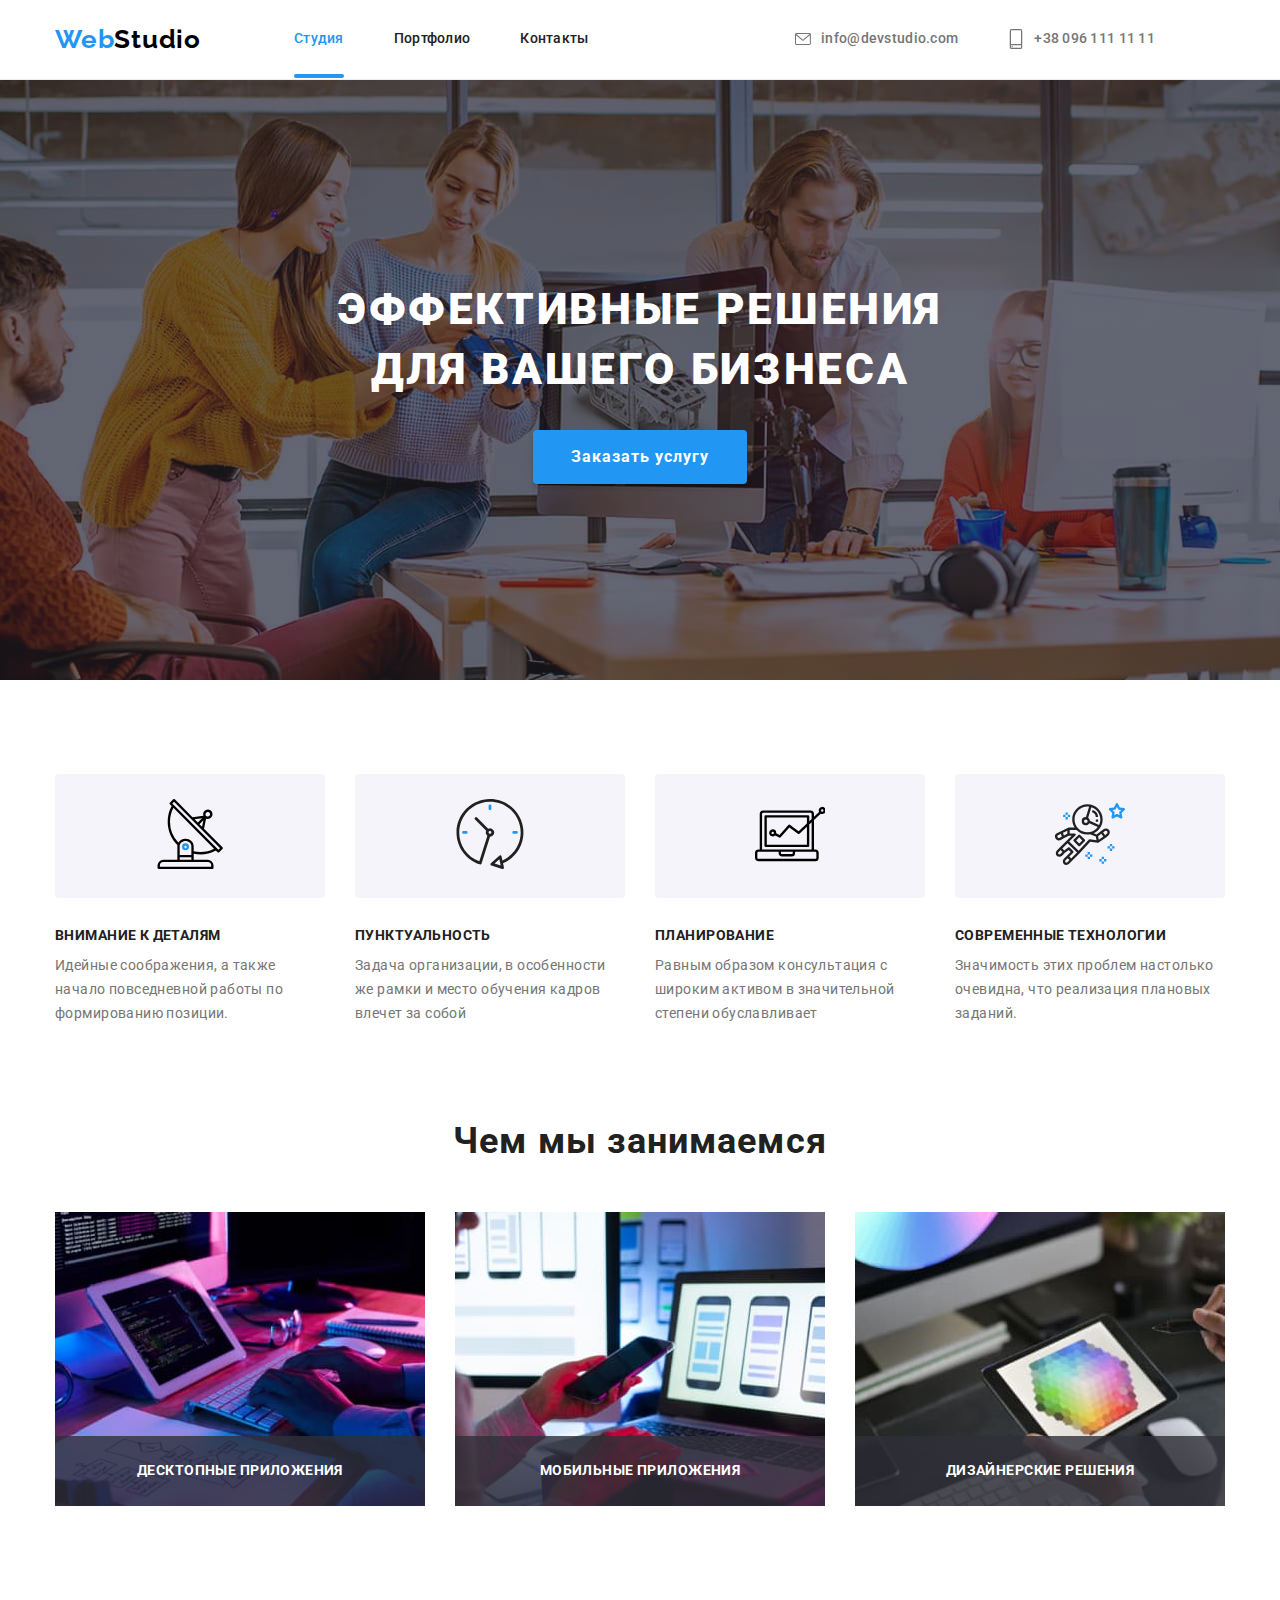
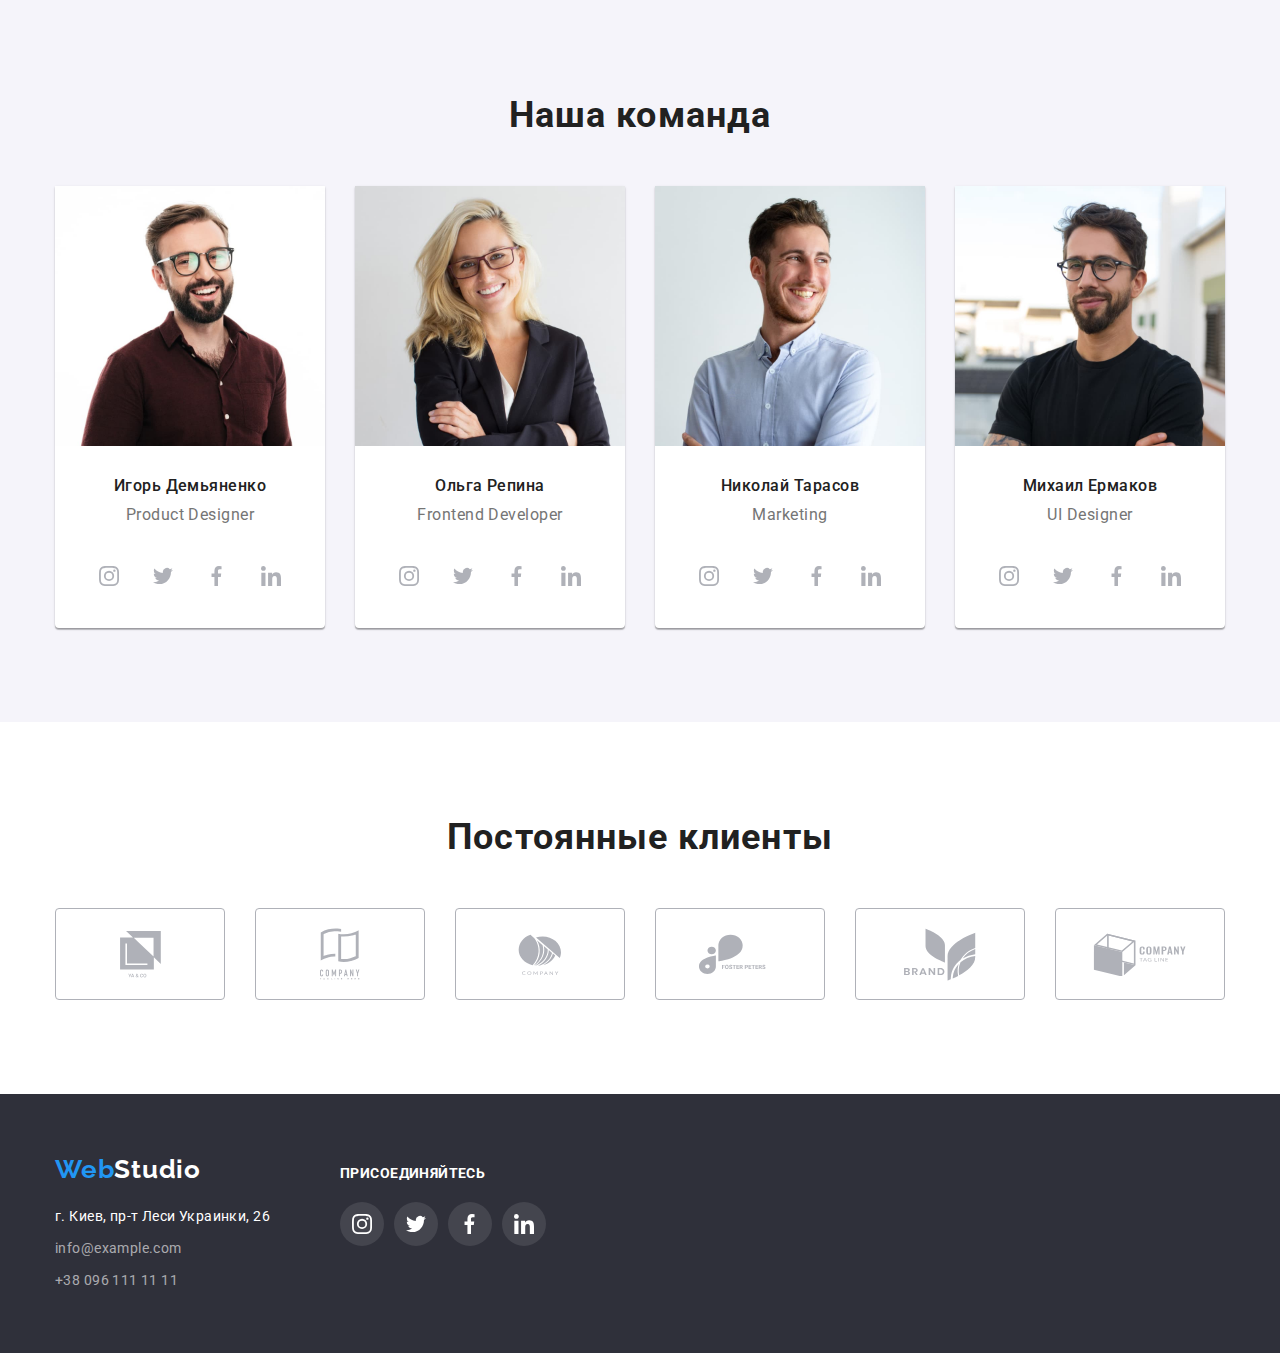
==== index.html @ 91e0e121 "переносит данные в новый проект" ====
<!DOCTYPE html>
<html lang="ru">
<head>
    <meta charset="UTF-8">
    <meta http-equiv="X-UA-Compatible" content="IE=edge">
    <meta name="viewport" content="width=device-width, initial-scale=1.0">
    <title>WebStudio</title>
    <link rel="preconnect" href="https://fonts.gstatic.com">
    <link href="https://fonts.googleapis.com/css2?family=Raleway:wght@700&family=Roboto:wght@400;500;700;900&display=swap"
        rel="stylesheet">
    <link rel="stylesheet" href="https://cdnjs.cloudflare.com/ajax/libs/modern-normalize/1.1.0/modern-normalize.min.css
">
    <link rel="stylesheet" href="./css/styles.css">
</head>
    <body>
        <!-- Header-->
        
        <header class="header">
         <div class="container">  
             <div class="container-nav"> 
            <nav class="navigation">
                <a class="logo-link link" href="./index.html"> <span class="logo">Web</span>Studio</a>

                <ul class="menu list">
                    <li class="menu-item">
                        <a class="menu-link link current" href="./index.html" >Студия</a>
                    </li>
                    <li class="menu-item">
                        <a class="menu-link link" href="./portfolio.html">Портфолио</a>
                    </li>
                    <li class="menu-item">
                        <a class="menu-link link" href="">Контакты</a>
                    </li>
                </ul>
            </nav>
        

                <ul class="contacts list">
                    <li class="contacts-link-item list">               
                      <a class="mail-link link" href="mailo:info@devstudio.com">
                        <svg class="contacts-icon" width="16px" height="20px">
                            <use href="./images/sprite.svg#icon-envelope">
                            </use>
                        </svg>
                        info@devstudio.com</a>              
                    </li>

                   <li class="navigation-link-item list" >
                    <a class="tel-link link" href="tel:+380961111111">
                    <svg class="contacts-icon" width= "16px" height="20px">
                        <use href="./images/sprite.svg#icon-smartphone">
                        </use>
                    </svg>
                    +38 096 111 11 11</a>
                   </li>
                </ul>  
                </div>
         </div>
            
        </header>

        


        <main>
            <!--Hero-->
            <section class="hero">
              <div class="container hero-title">
                <h1 class="title" >Эффективные решения <br> для вашего бизнеса</h1>
                </div>
                <button data-modal-open class="modal-button" type="button"><span class="button-text">Заказать услугу</span></button>
            </section>
            

            <!-- Concept-->
            <section class="section-concept">
                <h2 hidden>Концепции подхода к работе</h2>
            <div class="container">
                <ul class="concept-list list">
                    <li class="concept-list-item">
                        <div class="concept-icon">
                            <svg class="concept-icon-icon" width="70px" height="70px">
                                <use href="./images/sprite.svg#icon-antenna">
                                </use>
                            </svg>
                            </div>
                        <h3 class="concept-list-title subtitle-text">Внимание к деталям</h3>
                        <p class="concept-list-title-text">Идейные соображения, а также начало повседневной работы по формированию позиции.</p>   
                    </li>

                    <li class="concept-list-item">
                        <div class="concept-icon">
                            <svg class="concept-icon-icon" width="70px" height="70px">
                                <use href="./images/sprite.svg#icon-clock">
                                </use>
                            </svg>
                        </div>
                        <h3 class="concept-list-title subtitle-text">Пунктуальность</h3>
                        <p class="concept-list-title-text">Задача организации, в особенности же рамки и место обучения кадров влечет за собой</p>
                    </li>

                    <li class="concept-list-item">
                        <div class="concept-icon">
                            <svg class="concept-icon-icon" width="70px" height="70px">
                                <use href="./images/sprite.svg#icon-vector">
                                </use>
                            </svg>
                        </div>
                        <h3 class="concept-list-title subtitle-text">Планирование</h3>
                        <p class="concept-list-title-text">Равным образом консультация с широким активом в значительной степени обуславливает</p>
                    </li>

                    <li class="concept-list-item">
                        <div class="concept-icon">
                            <svg class="concept-icon-icon" width="70px" height="70px">
                                <use href="./images/sprite.svg#icon-astronaut">
                                </use>
                            </svg>
                        </div>
                        <h3 class="concept-list-title subtitle-text">Современные технологии</h3>
                        <p class="concept-list-title-text">Значимость этих проблем настолько очевидна, что реализация плановых заданий.</p>
                    </li>
                </ul>
                </div>
            </section>
            <!-- Specification-->
            <section class="specification">
                <div class="container">
                <h2 class="specification-title">Чем мы занимаемся</h2>
                <ul class="specification-list list">
                    <li class="specification-list-images">
                        <img src="./images/specification/specification1.jpg" alt="написание кода" width="370" height="294">
                   <div class="service-desc">
                        <p class="service-text">Десктопные приложения</p>
                        </div>
                    </li>
                    <li class="specification-list-images">
                        <img src="./images/specification/specification2.jpg" alt="мобильная адаптация" width="370" height="294">
                    <div class="service-desc">
                        <p class="service-text">Мобильные приложения</p>
                    </div>
                    </li>
                    <li class="specification-list-images">
                        <img src="./images/specification/specification3.jpg" alt="стилистическое оформление" width="370" height="294">
                    <div class="service-desc">
                        <p class="service-text">Дизайнерские решения</p>
                    </div>
                    </li>
                </ul>
                </div>
            </section>
            <!-- teammate-->
            <section class="teammate">
                <div class="container">
                <h2 class="teammate-title">Наша команда</h2>   

                <ul class="team-list list">
                <li class="team-list-item">
                    <img class="team-list-item-image" src="./images/teammate/teammate1.jpg" alt="Игорь Демьяненко" width="270" height="260">
                 <div class="team-image">
                    <h3 class="team-list-title">Игорь Демьяненко</h3>
                    <p class="team-list-title-text" lang="en"> Product Designer</p>
                </div>
                        <ul class="network">
                            <li class="network-item">
                                <a class="network-icon link" href="#instagram" target="_blank" rel="noopener noreferrer">
                                <svg class="network-icon-icon" width="20px" height="20px">
                                    <use href="./images/sprite.svg#icon-instagram">
                                    </use>
                                </svg>
                                </a>
                            </li>
                        
                            <li class="network-item">
                                <a class="network-icon link" href="#twitter" target="_blank" rel="noopener noreferrer">
                                <svg class="network-icon-icon" width="20px" height="20px">
                                    <use href="./images/sprite.svg#icon-twitter">
                                    </use>
                                </svg>
                                </a>
                            </li>
                        
                            <li class="network-item">
                                <a class="network-icon link" href="#facebook" target="_blank" rel="noopener noreferrer">
                                <svg class="network-icon-icon" width="20px" height="20px">
                                    <use href="./images/sprite.svg#icon-facebook">
                                    </use>
                                </svg>
                                </a>
                            </li>
                        
                            <li class="network-item">
                                <a class="network-icon link" href="#linkedin" target="_blank" rel="noopener noreferrer">
                                <svg class="network-icon-icon" width="20px" height="20px">
                                    <use href="./images/sprite.svg#icon-linkedin">
                                    </use>
                                </svg>
                                </a>
                            </li>
                        
                        </ul>
                </li>

                <li class="team-list-item">
                    <img class="team-list-item-image" src="./images/teammate/teammate2.jpg" alt="Ольга Репина" width="270" height="260">
                 <div class="team-image">
                    <h3 class="team-list-title">Ольга Репина</h3>
                    <p class="team-list-title-text" lang="en"> Frontend Developer</p>
                  </div>

                <ul class="network">
                    <li class="network-item">
                        <a class="network-icon link" href="#instagram" target="_blank" rel="noopener noreferrer">
                        <svg class="network-icon-icon" width="20px" height="20px">
                            <use href="./images/sprite.svg#icon-instagram">
                            </use>
                        </svg>
                        </a>
                    </li>
                
                    <li class="network-item">
                        <a class="network-icon link" href="#twitter" target="_blank" rel="noopener noreferrer">
                        <svg class="network-icon-icon" width="20px" height="20px">
                            <use href="./images/sprite.svg#icon-twitter">
                            </use>
                        </svg>
                        </a>
                    </li>
                
                    <li class="network-item">
                        <a class="network-icon link" href="#facebook" target="_blank" rel="noopener noreferrer">
                        <svg class="network-icon-icon" width="20px" height="20px">
                            <use href="./images/sprite.svg#icon-facebook">
                            </use>
                        </svg>
                        </a>
                    </li>
                
                    <li class="network-item">
                        <a class="network-icon link" href="#linkedin" target="_blank" rel="noopener noreferrer">
                        <svg class="network-icon-icon" width="20px" height="20px">
                            <use href="./images/sprite.svg#icon-linkedin">
                            </use>
                        </svg>
                        </a>
                    </li>
                
                </ul>
                </li>

                <li class="team-list-item">               
                    <img class="team-list-item-image" src="./images/teammate/teammate3.jpg" alt="Николай Тарасов" width="270" height="260">
                 <div class="team-image">
                    <h3 class="team-list-title">Николай Тарасов</h3>
                    <p class="team-list-title-text" lang="en"> Marketing</p>
                  </div>
                <ul class="network">
                    <li class="network-item">
                        <a class="network-icon link" href="#instagram" target="_blank" rel="noopener noreferrer">
                        <svg class="network-icon-icon" width="20px" height="20px">
                            <use href="./images/sprite.svg#icon-instagram">
                            </use>
                        </svg>
                        </a>
                    </li>
                
                    <li class="network-item">
                        <a class="network-icon link" href="#twitter" target="_blank" rel="noopener noreferrer">
                        <svg class="network-icon-icon" width="20px" height="20px">
                            <use href="./images/sprite.svg#icon-twitter">
                            </use>
                        </svg>
                        </a>
                    </li>
                
                    <li class="network-item">
                        <a class="network-icon link" href="#facebook" target="_blank" rel="noopener noreferrer">
                        <svg class="network-icon-icon" width="20px" height="20px">
                            <use href="./images/sprite.svg#icon-facebook">
                            </use>
                        </svg>
                        </a>
                    </li>
                
                    <li class="network-item">
                        <a class="network-icon link" href="#linkedin" target="_blank" rel="noopener noreferrer">
                        <svg class="network-icon-icon" width="20px" height="20px">
                            <use href="./images/sprite.svg#icon-linkedin">
                            </use>
                        </svg>
                        </a>
                    </li>
                
                </ul>
                </li>

                <li class="team-list-item">
                    <img class="team-list-item-image" src="./images/teammate/teammate4.jpg" alt="Михаил Ермаков" width="270" height="260">
                 <div class="team-image">
                    <h3 class="team-list-title">Михаил Ермаков</h3>
                    <p class="team-list-title-text" lang="en"> UI Designer</p>
                 </div>

                <ul class="network">
                    <li class="network-item">
                        <a class="network-icon link" href="#instagram" target="_blank" rel="noopener noreferrer">
                        <svg class="network-icon-icon" width="20px" height="20px">
                            <use href="./images/sprite.svg#icon-instagram">
                            </use>
                        </svg>
                        </a>
                    </li>
                
                    <li class="network-item">
                        <a class="network-icon link" href="#twitter" target="_blank" rel="noopener noreferrer">
                        <svg class="network-icon-icon" width="20px" height="20px">
                            <use href="./images/sprite.svg#icon-twitter">
                            </use>
                        </svg>
                        </a>
                    </li>
                
                    <li class="network-item">
                        <a class="network-icon link" href="#facebook" target="_blank" rel="noopener noreferrer">
                        <svg class="network-icon-icon" width="20px" height="20px">
                            <use href="./images/sprite.svg#icon-facebook">
                            </use>
                        </svg>
                        </a>
                    </li>
                
                    <li class="network-item">
                        <a class="network-icon link" href="#linkedin" target="_blank" rel="noopener noreferrer">
                        <svg class="network-icon-icon" width="20px" height="20px">
                            <use href="./images/sprite.svg#icon-linkedin">
                            </use>
                        </svg>
                        </a>
                    </li>
                
                </ul>
                </li>
                </ul>

               
                </div>
            </section>

            <!-- Clients -->
            <section class="clients">
                <div class="container">
                    <h2 class="client-title">Постоянные клиенты</h2>
               <ul class="client-list">

                   <li class="client-list-item"> 
                       <a  class="icon-image" href="">             
                    <svg class="client-icon" width="41px" height="46.7px">
                        <use href="./images/sprite.svg#icon-group1">
                        </use>
                    </svg>
                    </a>
                   </li>

                <li class="client-list-item">
                    <a class="icon-image" href="">
                    <svg class="client-icon" width="40px" height="52px">
                        <use href="./images/sprite.svg#icon-group2">
                        </use>
                    </svg>
                    </a>
                </li>

                <li class="client-list-item">
                    <a class="icon-image" href="">
                    <svg class="client-icon" width="43.46px" height="41.18px">
                        <use href="./images/sprite.svg#icon-group3">
                        </use>
                    </svg>
                    </a>
                </li>

                <li class="client-list-item">
                    <a class="icon-image" href="">
                    <svg class="client-icon" width="84.44px" height="40.62px">
                        <use href="./images/sprite.svg#icon-group4">
                        </use>
                    </svg>
                    </a>
                </li>

                <li class="client-list-item">
                    <a class="icon-image" href="">
                    <svg class="client-icon" width="106px" height="53.48px">
                        <use href="./images/sprite.svg#icon-group5">
                        </use>
                    </svg>
                    </a>
                </li>

                <li class="client-list-item">
                    <a class="icon-image" href="">
                    <svg class="client-icon" width="93.79px" height="43.93px">
                        <use href="./images/sprite.svg#icon-group6">
                        </use>
                    </svg>
                    </a>
                </li>
               </ul>
                </div>
            </section>
        </main>
        <!-- Footer -->

            <footer class="footer">
                <div class="container footer-common ">
                    <div class="contact-item">
                     <a class="logo-link footerlink link" href="logo"> <span class="logo">Web</span><span class="logo-type">Studio</span></a>
                
                        <address class="contacts">
                          <ul class="contacts-list list">
                             <li class="contact-list-item">
                             <a class="contacts-adress link" href="https://goo.gl/maps/idP8wtgH4TsYc2U48" target="_blank" rel="noopener noreferrer"> г. Киев, пр-т Леси Украинки, 26</a>
                             </li>

                              <li class="contact-list-item">
                                <a class="contacts-mail link" href="mailo:info@example.com">info@example.com</a>
                             </li>

                             <li class="contact-list-item">
                              <a class="contacts-tel link" href="tel:+380961111111">+38 096 111 11 11</a>
                             </li>
                         </ul>  
                     </address>
                 </div>
                    <div class="footer-icons">
                     <h3 class="footer-title">Присоединяйтесь</h3>
                     <ul class="footer-network-list">

                        <li class="footer-icon">
                            <a class="footer-network-icon link" href="#instagram" target="_blank" rel="noopener noreferrer">
                            <svg class="footer-network-icon-icon" width="20px" height="20px">
                                <use href="./images/sprite.svg#icon-instagram">
                                </use>
                            </svg>
                        </a>
                        </li>

                        <li class="footer-icon">
                            <a class="footer-network-icon link" href="#twitter" target="_blank" rel="noopener noreferrer">
                            <svg class="footer-network-icon-icon" width="20px" height="20px">
                                <use href="./images/sprite.svg#icon-twitter">
                                </use>
                            </svg>
                            </a>
                        </li>

                        <li class="footer-icon">
                            <a class="footer-network-icon link" href="#facebook" target="_blank" rel="noopener noreferrer">
                            <svg class="footer-network-icon-icon" width="20px" height="20px">
                                <use href="./images/sprite.svg#icon-facebook">
                                </use>
                            </svg>
                        </a>
                        </li>

                        <li class="footer-icon">
                            <a class="footer-network-icon link" href="#linkedin" target="_blank" rel="noopener noreferrer">
                            <svg class="footer-network-icon-icon" width="20px" height="20px">
                                <use href="./images/sprite.svg#icon-linkedin">
                                </use>
                            </svg>
                            </a>
                        </li>

                     </ul>
                    </div>
                </div>
            </footer>
            

            <div class="backdrop is-hidden" data-modal>
                <div class="modal">
                    <button data-modal-close type="button" class="close-button">
                        <svg class="close-icon" width="11" height="11">
                            <use href="./images/symbol-defs-close.svg#icon-vector1"></use>
                        </svg>
                    </button>
                   
                </div>
            </div>
    <script src="./js/modal.js"></script>
    </body>
</html>
---- css/styles.css ----
html {
  box-sizing: border-box;
}
h1,
h2,
h3,
ul,
li,
p,
a {
  list-style: none;
  text-transform: none;
  margin: 0;
  padding: 0;
}

img {
  display: block;
  max-width: 100%;
  height: auto;
}
*::before,
*::after {
  box-sizing: inherit;
}
* {
  box-sizing: border-box;
}
:root {
  --tagline-color: #ffffff;
  --main-font: 'Roboto', sans-serif;
  --main-color: #212121;
  --link-color: #2196f3;
  --text-color: #757575;
  --icon-color: #afb1b8;
}
body {
  font-family: var(--main-font);
  color: var(--main-color);
  color: var(--text-color);
  color: var(--icon-color);
}

.list {
  list-style: none;
  padding: 0;
  margin: 0;
}
.link {
  text-decoration: none;
}

.modal-button,
.portfolio-button {
  border: transparent;
}
.container {
  margin-left: auto;
  margin-right: auto;
  padding-left: 15px;
  padding-right: 15px;
  width: 1200px;
}

/* Header */
.container-nav {
  padding-top: 24px;
  padding-bottom: 24px;
  display: flex;
  align-items: center;
}
.navigation {
  display: flex;
  align-items: center;
}

/* Webstudio */
.logo-link {
  display: block;
  margin-right: 93px;
}

.logo-link {
  font-family: Raleway;
  font-style: normal;
  font-weight: 700;
  font-size: 26px;
  line-height: 1.19;
  letter-spacing: 0.03em;
  color: #000000;
}
.logo {
  font-family: Raleway;
  font-style: normal;
  font-weight: 700;
  font-size: 26px;
  line-height: 1.19;
  letter-spacing: 0.03em;
  color: var(--link-color);
}
.logo-type {
  font-family: Raleway;
  font-style: normal;
  font-weight: 700;
  font-size: 26px;
  line-height: 1.19;
  letter-spacing: 0.03em;
  color: #ffffff;
}

/* menu navigation */
.header {
  border-bottom: 1px solid #ececec;
}
.navigation .menu-link.current {
  color: var(--link-color);
}

.menu {
  display: flex;
  font-family: var(--main-font);
  font-style: normal;
  font-weight: 500;
  font-size: 14px;
  line-height: 1.14;
  letter-spacing: 0.02em;
  color: var(--main-color);
}

.menu-item:not(:last-child) {
  margin-right: 50px;
}

.menu-link {
  position: relative;
  padding-top: 32px;
  padding-bottom: 32px;
  font-family: var(--main-font);
  font-style: normal;
  font-weight: 500;
  font-size: 14px;
  line-height: 1.14;
  letter-spacing: 0.02em;
  color: var(--main-color);
}

.menu-link:hover,
.menu-link:focus {
  color: var(--link-color);
}
.menu-link:hover::after,
.menu-link:focus::after {
  display: block;
  opacity: 1;
}
.menu-link::after {
  position: absolute;
  display: block;
  content: '';
  width: 100%;
  height: 4px;
  bottom: 0;
  left: 0;
  border-radius: 2px;
  background-color: var(--link-color);
  opacity: 0;
  transition: opacity 250ms cubic-bezier(0.4, 0, 0.2, 1);
}
.menu-link.current::after {
  position: absolute;
  display: block;
  content: '';
  width: 100%;
  height: 4px;
  bottom: 0;
  left: 0;
  background: var(--link-color);
  border-radius: 2px;
  opacity: 1;
}
.contacts {
  display: flex;
  margin-left: auto;
}

.contacts-link-item:not(:last-child) {
  margin-right: 50px;
}

.mail-link,
.tel-link {
  font-family: var(--main-font);
  font-style: normal;
  font-weight: 500;
  font-size: 14px;
  line-height: 1.14;
  letter-spacing: 0.02em;
  color: var(--text-color);
  display: flex;
  align-items: center;
  padding: 0;
  border: none;
  transition: color 250ms cubic-bezier(0.4, 0, 0.2, 1);
}
.contacts-icon {
  fill: currentColor;
}

.mail-link:hover,
.mail-link:focus {
  color: var(--link-color);
  transition: 250ms cubic-bezier(0.4, 0, 0.2, 1);
}
.tel-link:hover,
.tel-link:focus {
  color: var(--link-color);
  transition: 250ms cubic-bezier(0.4, 0, 0.2, 1);
}

.contacts-icon {
  margin-right: 10px;
  fill: currentColor;
}

/* ===========Hero============ */
/* main section */
.container {
  margin-top: 0;
  margin-bottom: 0;
}
.hero {
  background-color: #c4c4c4;
  background-image: linear-gradient(to right, rgba(47, 48, 58, 0.4), rgba(47, 48, 58, 0.4)),
    url(../images/img.jpg);
  background-size: cover;
  background-repeat: no-repeat;
  background-position: center;
  max-width: 1600px;
  height: 600px;
  align-items: center;
  text-align: center;
  margin-left: auto;
  margin-right: auto;
  padding-top: 200px;
  padding-bottom: 200px;
}
.title {
  margin-bottom: 30px;
  font-family: var(--main-font);
  font-style: normal;
  font-weight: 900;
  font-size: 44px;
  line-height: 1.36;
  text-align: center;
  letter-spacing: 0.06em;
  text-transform: uppercase;
  color: var(--tagline-color);
}
.modal-button {
  border-radius: 4px;
  display: block;
  margin: 0 auto;
  cursor: pointer;
  background: var(--link-color);
  box-shadow: 0px 4px 4px rgba(0, 0, 0, 0.15);
}
.button-text {
  padding: 11px 32px;
  font-family: var(--main-font);
  font-style: normal;
  font-weight: 700;
  font-size: 16px;
  line-height: 1.88;
  display: flex;
  align-items: center;
  text-align: center;
  letter-spacing: 0.06em;
  color: #ffffff;
}
.modal-button:hover,
.modal-button:focus {
  color: var(--link-color);
}
.modal-button:active {
  background: var(--link-color);
}

/* about company's concept section */
.section-concept {
  padding: 94px 0;
}
.concept-list {
  display: flex;
  flex-basis: calc((100% - 90px) / 4);
}
.concept-list-item:not(:last-child) {
  margin-right: 30px;
}
.concept-list-item {
  display: flex;
  flex-wrap: wrap;
}
.concept-icon {
  width: 270px;
  text-align: center;
  background: #f5f4fa;
  border-radius: 4px;
  margin-bottom: 30px;
  padding: 25px 100px;
}

.concept-list-title {
  margin-bottom: 10px;
  font-family: var(--main-font);
  font-style: normal;
  font-weight: 700;
  font-size: 14px;
  line-height: 1.14;
  letter-spacing: 0.03em;
  color: var(--main-color);
}
.subtitle-text {
  text-transform: uppercase;
}
.concept-list-title-text {
  text-align: left;
  font-family: var(--main-font);
  font-style: normal;
  font-weight: 400;
  font-size: 14px;
  line-height: 1.71;
  letter-spacing: 0.03em;
  color: var(--text-color);
}

/* about specification */
.specification {
  padding-bottom: 94px;
}
.specification-list {
  display: flex;
}
.specification-title {
  margin-bottom: 50px;
}
.specification-title,
.teammate-title,
.client-title {
  font-family: var(--main-font);
  font-style: normal;
  font-weight: 700;
  font-size: 36px;
  line-height: 1.17;
  text-align: center;
  letter-spacing: 0.03em;
  color: var(--main-color);
}
.specification-list-images:not(:last-child) {
  margin-right: 30px;
}
.specification-list-images {
  position: relative;
}
.service-desc {
  position: absolute;
  width: 370px;
  height: 70px;
  left: 0;
  bottom: 0;
  text-align: center;
  padding: 27px;
  background-color: rgba(47, 48, 58, 0.8);
}
.service-text {
  font-family: var(--main-color);
  font-style: normal;
  font-weight: 700;
  font-size: 14px;
  line-height: 1.14;
  text-align: center;
  letter-spacing: 0.03em;
  text-transform: uppercase;
  color: var(--tagline-color);
}
/* about teamates */
.teammate {
  padding: 94px 0;
  margin-left: auto;
  margin-right: auto;
  background-color: #f5f4fa;
}
.teammate-title {
  margin-bottom: 50px;
}
.team-list {
  display: flex;
}

.team-list-title {
  margin-bottom: 10px;
  font-family: var(--main-font);
  font-style: normal;
  font-weight: 500;
  font-size: 16px;
  line-height: 1.19;
  text-align: center;
  letter-spacing: 0.03em;
  color: var(--main-color);
}
.team-list-item:not(:last-child) {
  margin-right: 30px;
}
.team-list-item {
  padding-bottom: 30px;
  background: #ffffff;
  box-shadow: 0px 1px 3px rgba(0, 0, 0, 0.12), 0px 1px 1px rgba(0, 0, 0, 0.14),
    0px 2px 1px rgba(0, 0, 0, 0.2);
  border-radius: 0px 0px 4px 4px;
}
.team-image {
  padding: 30px 32px 30px 32px;
}
.team-list-title-text {
  font-family: var(--main-font);
  font-style: normal;
  font-weight: 400;
  font-size: 16px;
  line-height: 1.19;
  text-align: center;
  letter-spacing: 0.03em;
  color: var(--text-color);
}
.network {
  display: flex;
  justify-content: center;
  align-items: center;
}

.network-item:not(:last-child) {
  margin-right: 10px;
}
.network-item {
  display: flex;
}
.network-icon {
  display: flex;
  justify-content: center;
  align-items: center;
  width: 44px;
  height: 44px;
  border-radius: 50%;
  color: var(--icon-color);
  transition: 250ms cubic-bezier(0.4, 0, 0.2, 1);
}

.network-icon-icon {
  fill: currentColor;
}
.network-icon:hover,
.network-icon:focus {
  color: #ffffff;
  background-color: var(--link-color);
  transition: 250ms cubic-bezier(0.4, 0, 0.2, 1);
}
.network-icon-icon:hover,
.network-icon-icon:focus {
  color: currentColor;
  background-color: var(--link-color);
}

/* Clients */
.clients {
  padding: 94px 0;
}
.client-title {
  margin-bottom: 50px;
}
.client-list {
  display: flex;
  justify-content: space-between;
}
.client-list-item:not(:last-child) {
  margin-right: 30px;
}
.client-list-item {
  display: flex;
  justify-content: center;
  align-items: center;
  height: 92px;
  width: 170px;
}
.icon-image {
  display: flex;
  justify-content: center;
  align-items: center;
  width: 100%;
  height: 100%;
  text-align: center;
  border: 1px solid #afb1b8;
  box-sizing: border-box;
  border-radius: 4px;
  color: var(--icon-color);
  transition: 250ms cubic-bezier(0.4, 0, 0.2, 1);
}

.client-icon {
  fill: currentColor;
  color: var(--icon-color);
  transition: 250ms cubic-bezier(0.4, 0, 0.2, 1);
}
.icon-image:hover .client-icon,
.icon-image:focus .client-icon {
  fill: var(--link-color);
  transition: 250ms cubic-bezier(0.4, 0, 0.2, 1);
}
.icon-image:hover,
.icon-image:focus {
  border: 1px solid var(--link-color);
  border-radius: 4px;
  transition: 250ms cubic-bezier(0.4, 0, 0.2, 1);
}

/* Hero portfolio */
.portfolio {
  padding-top: 94px;
  padding-bottom: 94px;
}
.portfolio-button-list {
  display: flex;
  justify-content: center;
  margin-bottom: 50px;
}
.portfolio-button-item {
  display: inline-block;
  flex-direction: row;
  justify-content: space-around;
}
.portfolio-button-item {
  margin-right: 8px;
}
.portfolio-button-item:not(:last-child) {
  margin-right: 8px;
}
.portfolio-button {
  display: inline-block;
  padding: 6px 22px;
  font-family: var(--main-font);
  font-style: normal;
  font-weight: 500;
  font-size: 16px;
  line-height: 1.62;
  text-align: center;
  letter-spacing: 0.03em;
  color: var(--main-color);
  border-radius: 4px;
  cursor: pointer;
  border: transparent;
  transition: 250ms cubic-bezier(0.4, 0, 0.2, 1);
}

.portfolio-button:hover,
.portfolio-button:focus {
  box-shadow: 0px 3px 1px rgba(0, 0, 0, 0.1), 0px 1px 2px rgba(0, 0, 0, 0.08),
    0px 2px 2px rgba(0, 0, 0, 0.12);
  color: white;
  background: var(--link-color);
  transition: 250ms cubic-bezier(0.4, 0, 0.2, 1);
}

.set-list {
  margin: 0;
  padding: 0;
  list-style: none;
  display: flex;
  flex-wrap: wrap;
  margin-left: -30px;
  margin-top: -30px;
}

.set-list .set-list-icon:hover {
  box-shadow: 0px 1px 1px rgba(0, 0, 0, 0.12), 0px 4px 4px rgba(0, 0, 0, 0.06),
    1px 4px 6px rgba(0, 0, 0, 0.16);
}

.set-list > .set-list-item {
  flex-basis: calc(100% / 3 -30px);
  margin-left: 30px;
  margin-top: 30px;
  box-sizing: border-box;
}
.set-list-icon:hover {
  display: block;
  box-shadow: 0px 1px 1px rgba(0, 0, 0, 0.12), 0px 4px 4px rgba(0, 0, 0, 0.06),
    1px 4px 6px rgba(0, 0, 0, 0.16);
}
.set-list-icon {
  display: block;
}
.set-list-image-text {
  position: relative;
  overflow: hidden;
}
.set-list-item:hover .set-list-text {
  transform: translateY(0);
}
.set-list-icon:hover .set-list-text,
.set-list-icon:focus .set-list-text {
  transform: translateY(-100%);
}
.set-list-text {
  position: absolute;
  font-family: var(--main-font);
  font-style: normal;
  font-weight: 400;
  font-size: 18px;
  line-height: 1.56;
  letter-spacing: 0.03em;
  color: #ffffff;
  background-color: rgba(33, 150, 243, 0.9);
  padding: 63px 24px;
  top: 100%;
  left: 0;
  width: 100%;
  height: 100%;
  overflow: auto;
  transform: translateY(100%);
  transition: transform 250ms cubic-bezier(0.4, 0, 0.2, 1);
}
.card-content {
  padding: 20px 24px 20px 24px;
  border-right: 1px solid #eeeeee;
  border-bottom: 1px solid #eeeeee;
  border-left: 1px solid #eeeeee;
  background: #ffffff;
  border: 1px solid #eeeeee;
  box-sizing: border-box;
}
.list-projects {
  font-family: var(--main-font);
  font-style: normal;
  font-weight: 700;
  font-size: 18px;
  line-height: 2;
  letter-spacing: 0.06em;
  color: var(--main-color);
}
.list-projects-text {
  margin-top: 4px;
  font-family: var(--main-font);
  font-style: normal;
  font-weight: 400;
  font-size: 16px;
  line-height: 1.87;
  letter-spacing: 0.03em;
  color: var(--text-color);
}

/* footer */
.footer {
  margin-left: auto;
  margin-right: auto;
  padding-top: 60px;
  padding-bottom: 60px;
  background-position: center;
  background-color: #2f303a;
}
.contacts {
  margin-right: 70px;
}
.contact-item {
  display: block;
}
.contacts-adress {
  font-style: normal;
  font-weight: 400;
  font-size: 14px;
  line-height: 1.71;
  letter-spacing: 0.03em;
  color: #ffffff;
}
.contact-list-item:not(:last-child) {
  margin-bottom: 8px;
}
.contacts-mail,
.contacts-tel {
  font-family: var(--main-font);
  font-style: normal;
  font-weight: 400;
  font-size: 14px;
  line-height: 1.71;
  letter-spacing: 0.03em;
  color: rgba(255, 255, 255, 0.6);
}

.contacts-mail:focus,
.contacts-mail:hover {
  color: var(--link-color);
}

.contacts-tel:focus,
.contacts-tel:hover {
  color: var(--link-color);
}

.footerlink {
  margin-bottom: 20px;
}
.footer-title {
  margin-bottom: 20px;
  font-family: var(--main-font);
  font-style: normal;
  font-weight: 700;
  font-size: 14px;
  line-height: 1.14;
  letter-spacing: 0.03em;
  text-transform: uppercase;
  color: #ffffff;
}
.footer-common {
  display: flex;
  align-items: baseline;
}
.footer-network-list {
  display: flex;
}
.footer-icon {
  display: flex;
}
.footer-network-icon {
  display: flex;
  justify-content: center;
  align-items: center;
  width: 44px;
  height: 44px;
  border-radius: 50%;
  color: white;
  background: rgba(255, 255, 255, 0.1);
  transition: 250ms cubic-bezier(0.4, 0, 0.2, 1);
}
.footer-network-icon-icon {
  fill: currentColor;
}
.footer-icon:not(:last-child) {
  margin-right: 10px;
}
.footer-network-icon:hover,
.footer-network-icon:focus {
  color: white;
  background-color: var(--link-color);
  transition: 250ms cubic-bezier(0.4, 0, 0.2, 1);
}
/* -----Footer-end------ */

.backdrop {
  position: fixed;
  top: 0;
  left: 0;
  width: 100%;
  height: 100%;
  background-color: rgba(0, 0, 0, 0.2);
  opacity: 1;
  visibility: visible;
  transition: opacity 250ms cubic-bezier(0.4, 0, 0.2, 1),
    visibility 250ms cubic-bezier(0.4, 0, 0.2, 1);
}
.modal {
  position: absolute;
  width: 528px;
  height: 581px;
  top: 50%;
  left: 50%;
  transform: translate(-50%, -50%) scale(1);
  background-color: #ffffff;
  transition: transform 250ms cubic-bezier(0.4, 0, 0.2, 1);
}

.close-button {
  position: absolute;
  top: 8px;
  right: 8px;
  width: 30px;
  height: 30px;
  padding: 0;
  margin-right: 8px;
  margin-top: 8px;
  cursor: pointer;
  background-color: #ffffff;
  border: 1px solid rgba(0, 0, 0, 0.1);
  border-radius: 50%;
}

.backdrop.is-hidden {
  opacity: 0;
  pointer-events: none;
  visibility: hidden;
}
.backdrop.is-hidden .modal {
  transform: translate(-50%, -50%) scale(0.75);
}
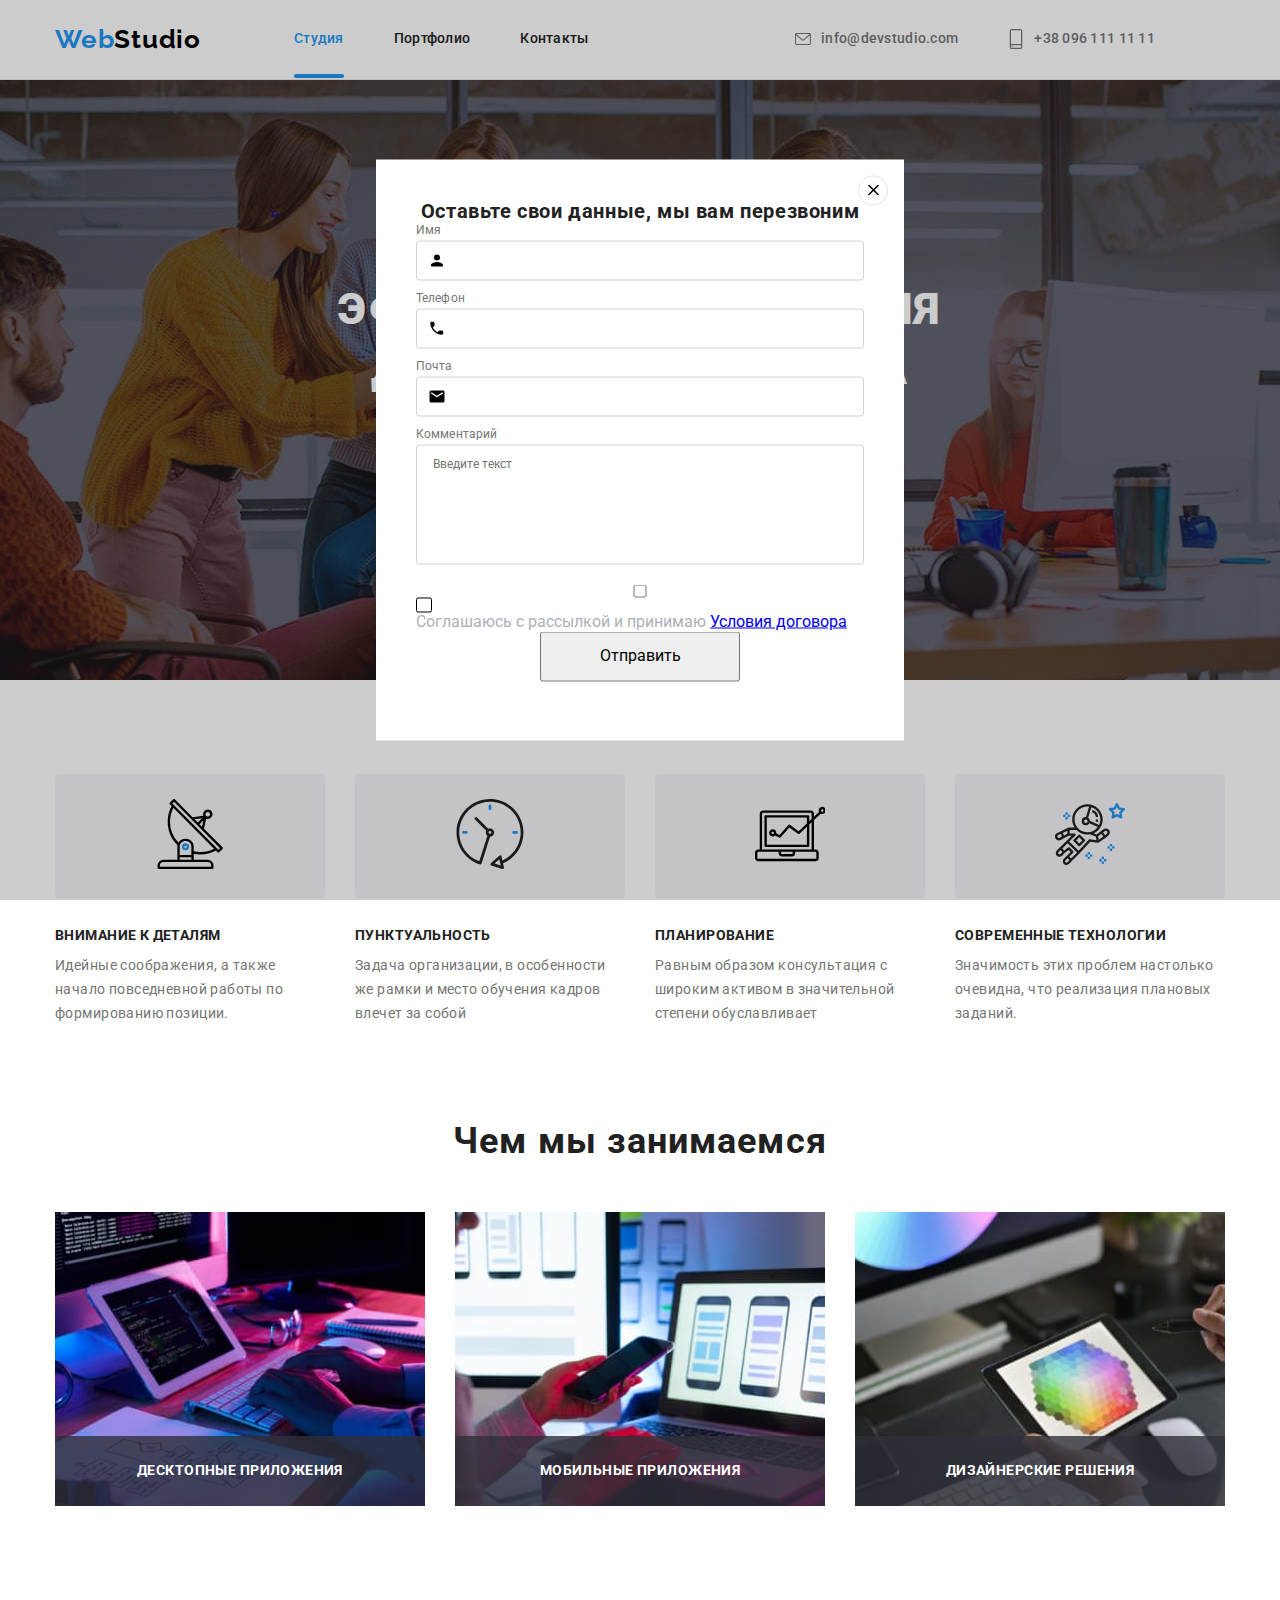
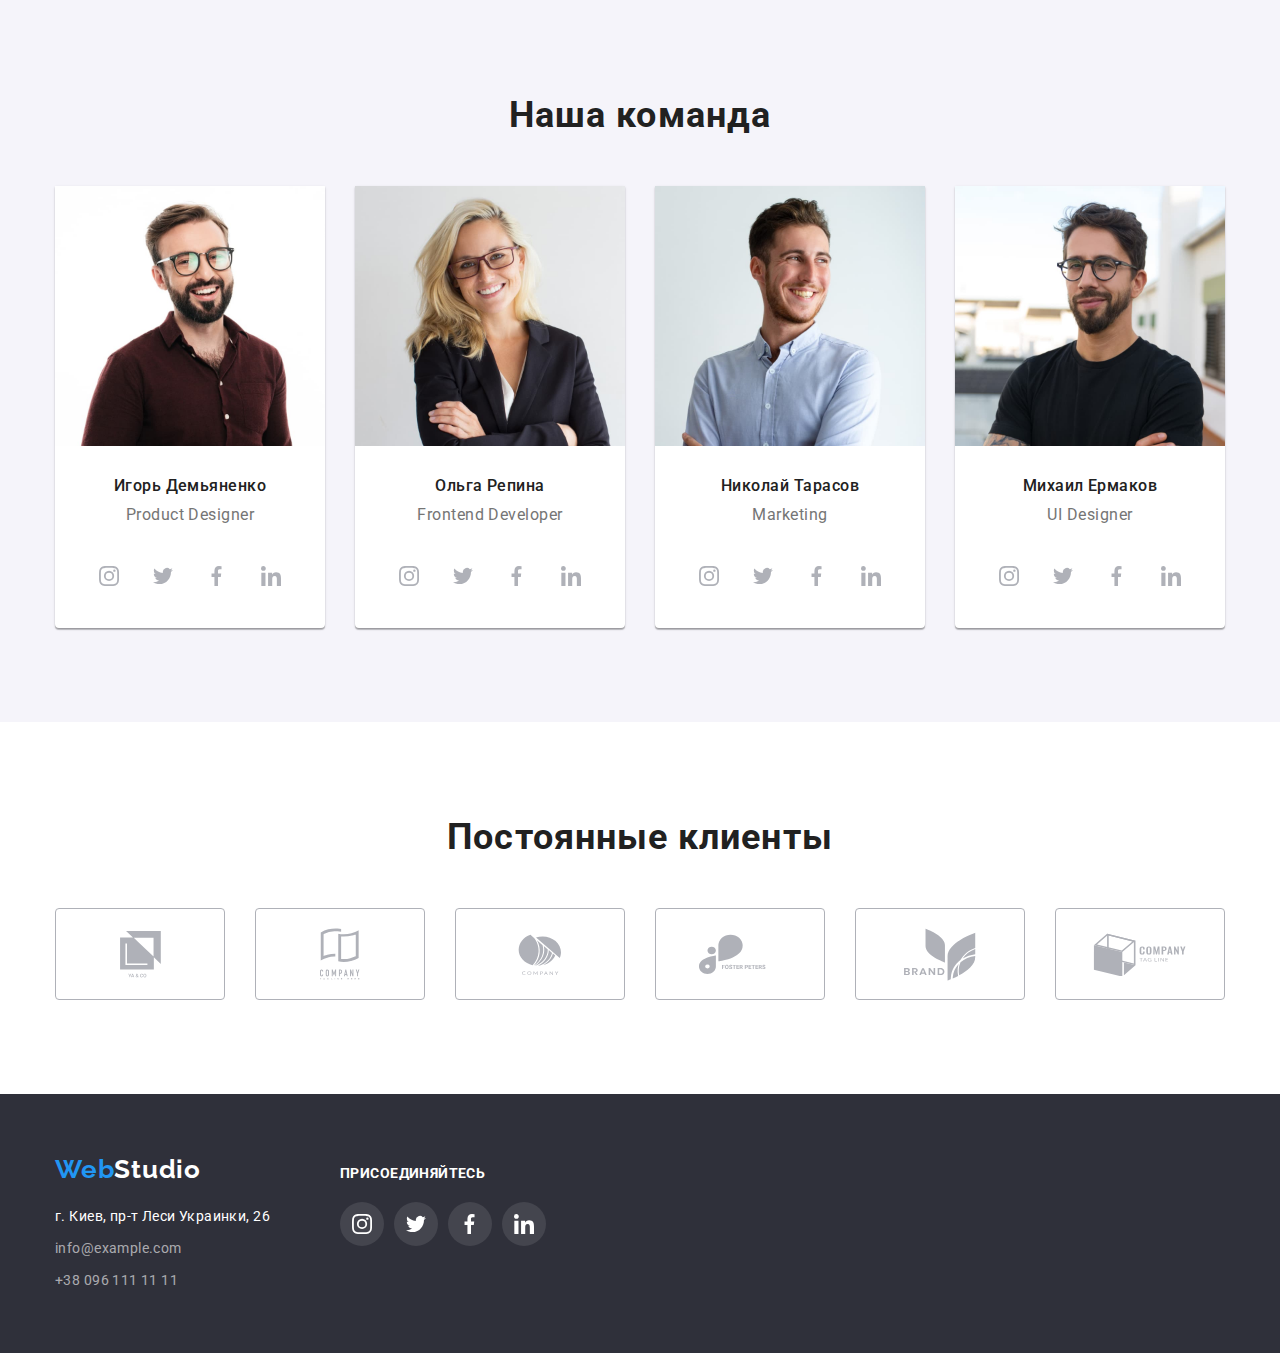
==== commit 2f2077ff: "стилизирует форму" ====
--- a/index.html
+++ b/index.html
@@ -478,16 +478,66 @@
             </footer>
             
 
-            <div class="backdrop is-hidden" data-modal>
+            <div class="backdrop" data-modal>
                 <div class="modal">
                     <button data-modal-close type="button" class="close-button">
                         <svg class="close-icon" width="11" height="11">
                             <use href="./images/symbol-defs-close.svg#icon-vector1"></use>
                         </svg>
                     </button>
+
+
+
+                    <form action="#" class="modal-form">
+                        <label class="modal-form-field">
+                            <p class="modal-form-head">Оставьте свои данные, мы вам перезвоним</p>
+                            Имя
+                            <span class="modal-form-input-wrapper">
+                            <input type="text" class="modal-form-input" name="user-name" minlength="2"
+                             pattern="[a-zA-Zа-яёА-ЯЁ]+" title="Имя должно содержать символы кирилицы или латиницы" required >
+                            <svg class="modal-form-icon" width="18" height="18">
+                                <use href="./images/icons.svg#icon-person"></use>
+                            </svg>
+                            </span>
+                        </label>
+
+                        <label class="modal-form-field">
+                            Телефон
+                            <span class="modal-form-input-wrapper">
+                            <input type="tel" class="modal-form-input" name="user-phone"
+                             pattern="[0-9]{3}-[0-9]{3}-[0-9]{2}-[0-9]{2}" title="096-000-00-00" required>
+                            <svg class="modal-form-icon" width="18" height="18">
+                                <use href="./images/icons.svg#icon-phone"></use>
+                            </svg>
+                            </span>
+                        </label>
+
+                        <label class="modal-form-field">
+                            Почта
+                            <span class="modal-form-input-wrapper">         
+                             <input type="email" class="modal-form-input" name="user-email" required>
+                             <svg class="modal-form-icon" width="18" height="18">
+                            <use href="./images/icons.svg#icon-email"></use>
+                             </svg>
+                             </span>
+                            </label>
+
+                        <label class="modal-form-field">
+                            Комментарий
+                            <textarea name="user-message" class="modal-form-message" placeholder="Введите текст"></textarea>
+                        </label>
+
+
+                    <input type="checkbox" class="modal-form-checkbox" id="accept-policy">
+                    <label for="accept-policy" class="modal-form-checkbox-label">Соглашаюсь с рассылкой и принимаю
+                        <a href="#" class="modal-form-label-link">Условия договора</a>
+                    </label>
+                    <button type="submit" class="modal-form-btn">Отправить</button>
+                    </form>
                    
                 </div>
             </div>
-    <script src="./js/modal.js"></script>
+            
+    <!-- <script src="./js/modal.js"></script> -->
     </body>
 </html>--- a/css/styles.css
+++ b/css/styles.css
@@ -765,6 +765,7 @@
 }
 .modal {
   position: absolute;
+  padding: 40px;
   width: 528px;
   height: 581px;
   top: 50%;
@@ -797,3 +798,94 @@
 .backdrop.is-hidden .modal {
   transform: translate(-50%, -50%) scale(0.75);
 }
+.modal-form-head {
+  font-family: var(--main-font);
+  font-style: normal;
+  font-weight: 700;
+  font-size: 20px;
+  line-height: 1.15;
+  text-align: center;
+  letter-spacing: 0.03em;
+  color: #212121;
+}
+.modal-form {
+  display: flex;
+  flex-direction: column;
+}
+
+.modal-form-field {
+  font-family: var(--main-font);
+  font-style: normal;
+  font-weight: 400;
+  font-size: 12px;
+  line-height: 1.17;
+  letter-spacing: 0.01em;
+  color: #757575;
+}
+.modal-form-input-wrapper {
+  display: block;
+  position: relative;
+  margin-top: 4px;
+  margin-bottom: 10px;
+}
+.modal-form-input {
+  padding-left: 42px;
+  width: 100%;
+  height: 40px;
+  border: 1px solid rgba(33, 33, 33, 0.2);
+  border-radius: 4px;
+  color: var(--main-color);
+  background-color: #ffffff;
+  transition: border-color 250ms cubic-bezier(0.4, 0, 0.2, 1);
+}
+.modal-form-input:focus {
+  outline: none;
+  border: 1px solid var(--link-color);
+  border-radius: 4px;
+  border-color: var(--link-color);
+}
+.modal-form-input:focus + .modal-form-icon {
+  fill: var(--link-color);
+}
+
+.modal-form-icon {
+  display: block;
+  position: absolute;
+  top: 50%;
+  left: 12px;
+  transform: translateY(-50%);
+  transition: fill 250ms cubic-bezier(0.4, 0, 0.2, 1);
+}
+.modal-form-message {
+  margin-top: 4px;
+  margin-bottom: 17px;
+  padding: 12px 16px;
+  width: 100%;
+  height: 120px;
+  border: 1px solid rgba(33, 33, 33, 0.2);
+  border-radius: 4px;
+  resize: none;
+  transition: border-color 250ms cubic-bezier(0.4, 0, 0.2, 1);
+}
+.modal-form-message:focus {
+  outline: none;
+  border-color: var(--link-color);
+}
+.modal-form-checkbox-label::before {
+  display: block;
+  content: '';
+  width: 16px;
+  height: 15px;
+  border: 1px solid black;
+  border-radius: 2px;
+  cursor: pointer;
+}
+.modal-form-checkbox:checked + .modal-form-checkbox-label::before {
+  background-image: url(../images/icon-check.svg);
+}
+.modal-form-btn {
+  display: block;
+  margin: 0 auto;
+  width: 200px;
+  height: 50px;
+}
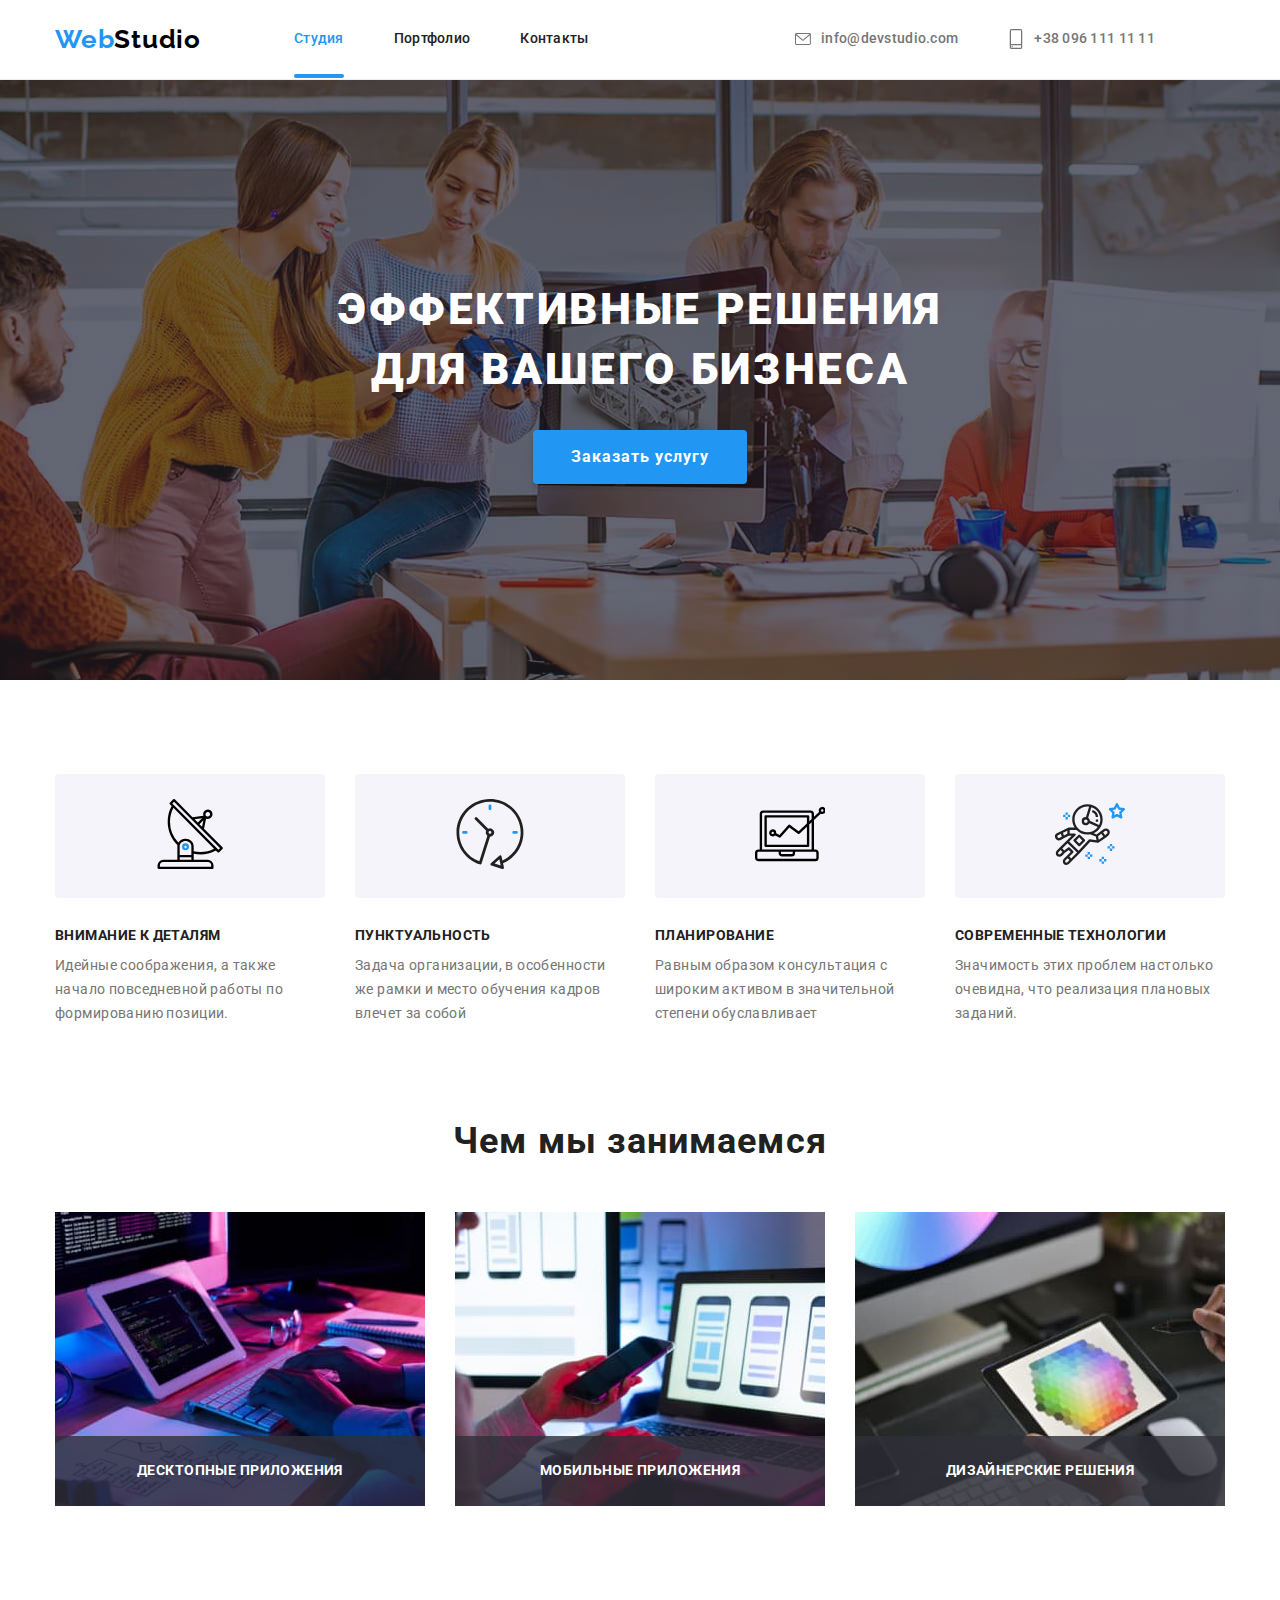
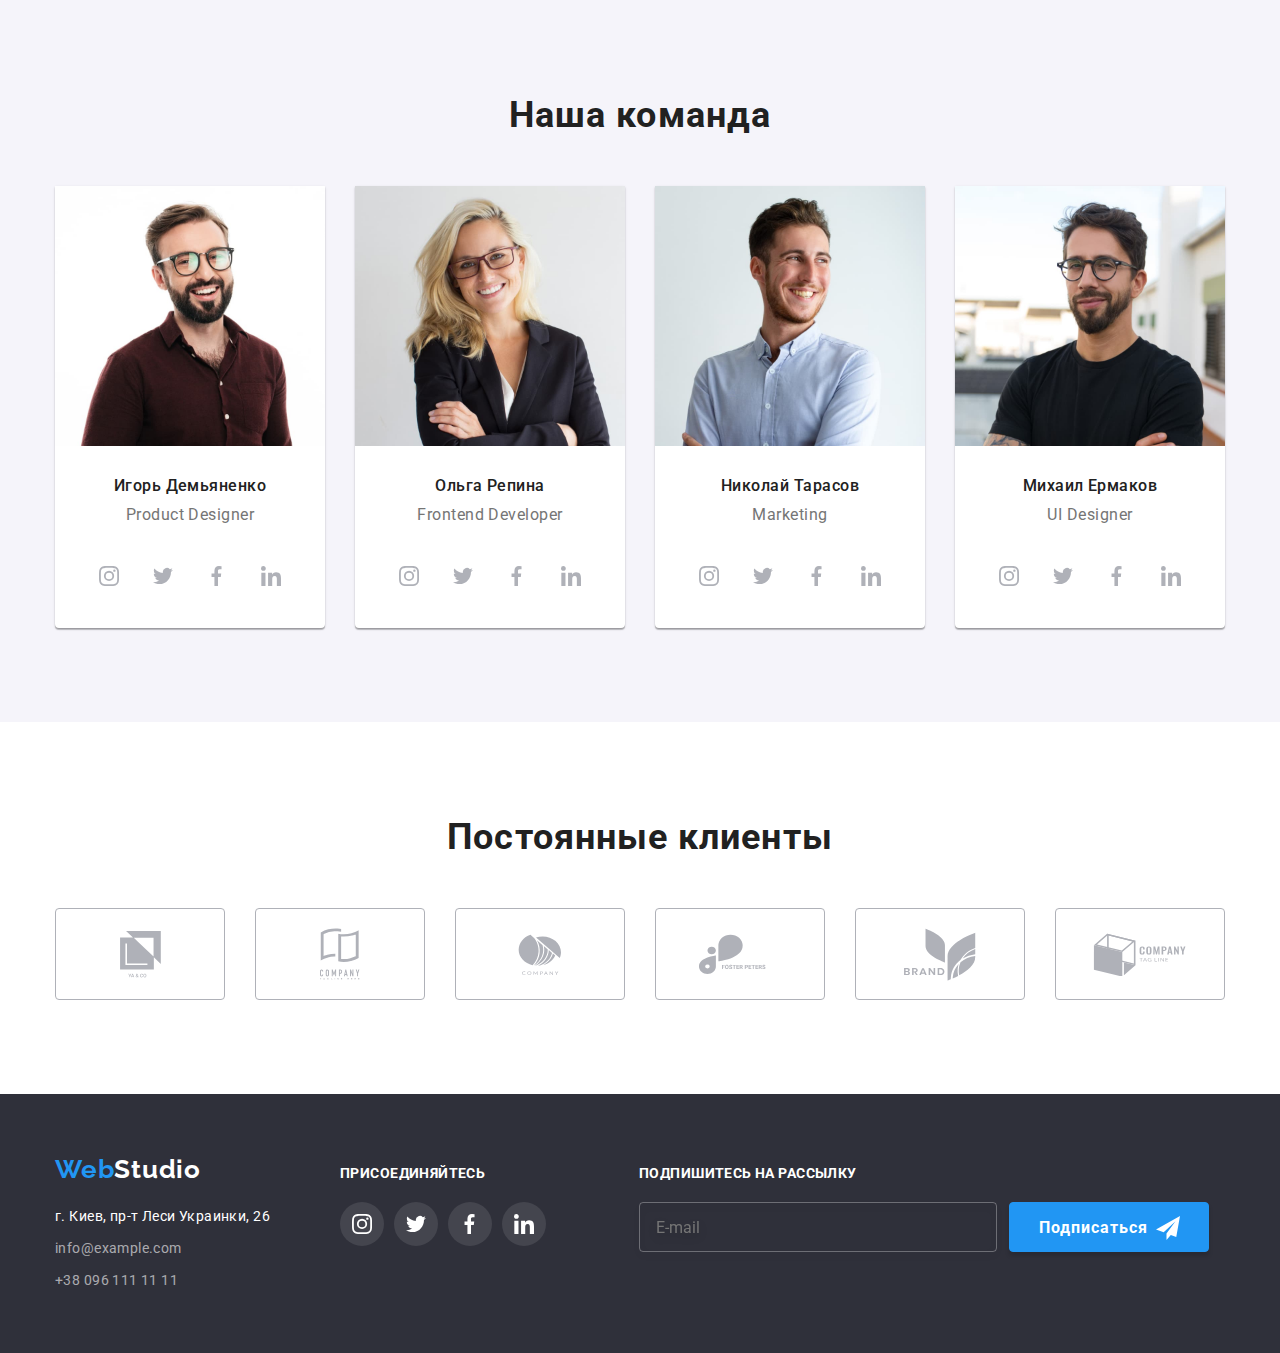
==== commit 39444c2b: "оформляет элементы формы заявки" ====
--- a/index.html
+++ b/index.html
@@ -74,7 +74,7 @@
 
             <!-- Concept-->
             <section class="section-concept">
-                <h2 hidden>Концепции подхода к работе</h2>
+                <h2 class="visually-hidden">Концепции подхода к работе</h2>
             <div class="container">
                 <ul class="concept-list list">
                     <li class="concept-list-item">
@@ -471,14 +471,28 @@
                             </svg>
                             </a>
                         </li>
-
                      </ul>
                     </div>
+
+                    <div class="mailing">
+                        <h3 class="footer-title">Подпишитесь на рассылку</h3>
+                        <form action="#" class="footer-form">
+                            <label>
+                                <input type="email" class="footer-text-form" placeholder="E-mail" required>
+                            </label>
+                    
+                            <button type="submit" class="footer-form-btn">Подписаться
+                                <svg class="mail-icon" width="24" height="24">
+                                    <use href="/images/icons.svg#icon-icon-send"></use>
+                                </svg>
+                            </button>
+                        </form>
+                    </div>
                 </div>
             </footer>
             
 
-            <div class="backdrop" data-modal>
+            <div class="backdrop is-hidden" data-modal>
                 <div class="modal">
                     <button data-modal-close type="button" class="close-button">
                         <svg class="close-icon" width="11" height="11">
@@ -528,8 +542,9 @@
                         </label>
 
 
-                    <input type="checkbox" class="modal-form-checkbox" id="accept-policy">
-                    <label for="accept-policy" class="modal-form-checkbox-label">Соглашаюсь с рассылкой и принимаю
+                    <input type="checkbox" class="modal-form-checkbox visually-hidden" id="accept-policy">
+                    <label for="accept-policy" class="modal-form-checkbox-label">Соглашаюсь с рассылкой и принимаю&nbsp;
+      
                         <a href="#" class="modal-form-label-link">Условия договора</a>
                     </label>
                     <button type="submit" class="modal-form-btn">Отправить</button>
@@ -538,6 +553,6 @@
                 </div>
             </div>
             
-    <!-- <script src="./js/modal.js"></script> -->
+    <script src="./js/modal.js"></script>
     </body>
 </html>--- a/css/styles.css
+++ b/css/styles.css
@@ -657,6 +657,7 @@
 
 /* footer */
 .footer {
+  display: block;
   margin-left: auto;
   margin-right: auto;
   padding-top: 60px;
@@ -664,6 +665,10 @@
   background-position: center;
   background-color: #2f303a;
 }
+.footer-common {
+  display: flex;
+  align-items: baseline;
+}
 .contacts {
   margin-right: 70px;
 }
@@ -716,10 +721,7 @@
   text-transform: uppercase;
   color: #ffffff;
 }
-.footer-common {
-  display: flex;
-  align-items: baseline;
-}
+
 .footer-network-list {
   display: flex;
 }
@@ -749,6 +751,61 @@
   background-color: var(--link-color);
   transition: 250ms cubic-bezier(0.4, 0, 0.2, 1);
 }
+.mailing {
+  display: block;
+  margin-left: 93px;
+}
+.footer-form {
+  display: flex;
+  align-items: center;
+  margin-top: 20px;
+}
+.footer-text-form {
+  display: flex;
+  width: 358px;
+  height: 50px;
+  padding: 15px 16px;
+  color: rgba(255, 255, 255, 0.6);
+  background-color: transparent;
+  border: 1px solid rgba(255, 255, 255, 0.3);
+  filter: drop-shadow(0px 4px 4px rgba(0, 0, 0, 0.15));
+  border-radius: 4px;
+}
+.footer-form-btn {
+  position: relative;
+
+  margin-left: 12px;
+  font-family: var(--main-font);
+  font-style: normal;
+  font-weight: 700;
+  font-size: 16px;
+  line-height: 1.87;
+  vertical-align: middle;
+  letter-spacing: 0.06em;
+  width: 200px;
+  height: 50px;
+  color: var(--tagline-color);
+  background-color: var(--link-color);
+  cursor: pointer;
+  box-shadow: 0px 4px 4px rgba(0, 0, 0, 0.15);
+  border-radius: 4px;
+  padding-left: 29px;
+  padding-right: 62px;
+  padding-top: 10px;
+  padding-bottom: 10px;
+  outline: none;
+  border: 1px solid var(--link-color);
+  box-shadow: 0px 4px 4px rgba(0, 0, 0, 0.15);
+  transition: background-color 250ms cubic-bezier(0.4, 0, 0.2, 1),
+    color 250ms cubic-bezier(0.4, 0, 0.2, 1);
+}
+
+.mail-icon {
+  position: absolute;
+  top: 13px;
+  right: 28px;
+}
+
 /* -----Footer-end------ */
 
 .backdrop {
@@ -873,19 +930,67 @@
 }
 .modal-form-checkbox-label::before {
   display: block;
+  margin-right: 7px;
   content: '';
   width: 16px;
   height: 15px;
-  border: 1px solid black;
+  border: 1px solid var(--main-color);
   border-radius: 2px;
   cursor: pointer;
 }
 .modal-form-checkbox:checked + .modal-form-checkbox-label::before {
   background-image: url(../images/icon-check.svg);
+  background-color: var(--link-color);
+  border: 1px solid var(--link-color);
+  border-radius: 2px;
+  background-size: cover;
+  transition: background-color 250ms cubic-bezier(0.4, 0, 0.2, 1);
+}
+.modal-form-checkbox:focus + .modal-form-checkbox-label::before {
+  outline: 2px solid var(--link-color);
+  transition: border-color 250ms cubic-bezier(0.4, 0, 0.2, 1);
+}
+.modal-form-checkbox-label {
+  display: flex;
+
+  align-items: center;
+  margin-bottom: 30px;
+  font-family: var(--main-font);
+  font-style: normal;
+  font-weight: 400;
+  font-size: 14px;
+  line-height: 1.71;
+  letter-spacing: 0.03em;
+  color: var(--text-color);
+}
+.visually-hidden {
+  position: absolute !important;
+  clip: rect(1px 1px 1px 1px); /* IE6, IE7 */
+  clip: rect(1px, 1px, 1px, 1px);
+  padding: 0 !important;
+  border: 0 !important;
+  height: 1px !important;
+  width: 1px !important;
+  overflow: hidden;
 }
 .modal-form-btn {
   display: block;
   margin: 0 auto;
+  font-family: var(--main-font);
+  font-style: normal;
+  font-weight: 700;
+  font-size: 16px;
+  line-height: 1.87;
   width: 200px;
   height: 50px;
-}
+  background-color: #188ce8;
+  color: var(--tagline-color);
+  border-radius: 4px;
+  border-color: #188ce8;
+}
+.modal-form-btn:hover,
+.modal-form-btn:focus {
+  box-shadow: 0px 4px 4px rgba(0, 0, 0, 0.15);
+  transition: box-shadow 250ms cubic-bezier(0.4, 0, 0.2, 1);
+  cursor: pointer;
+}
